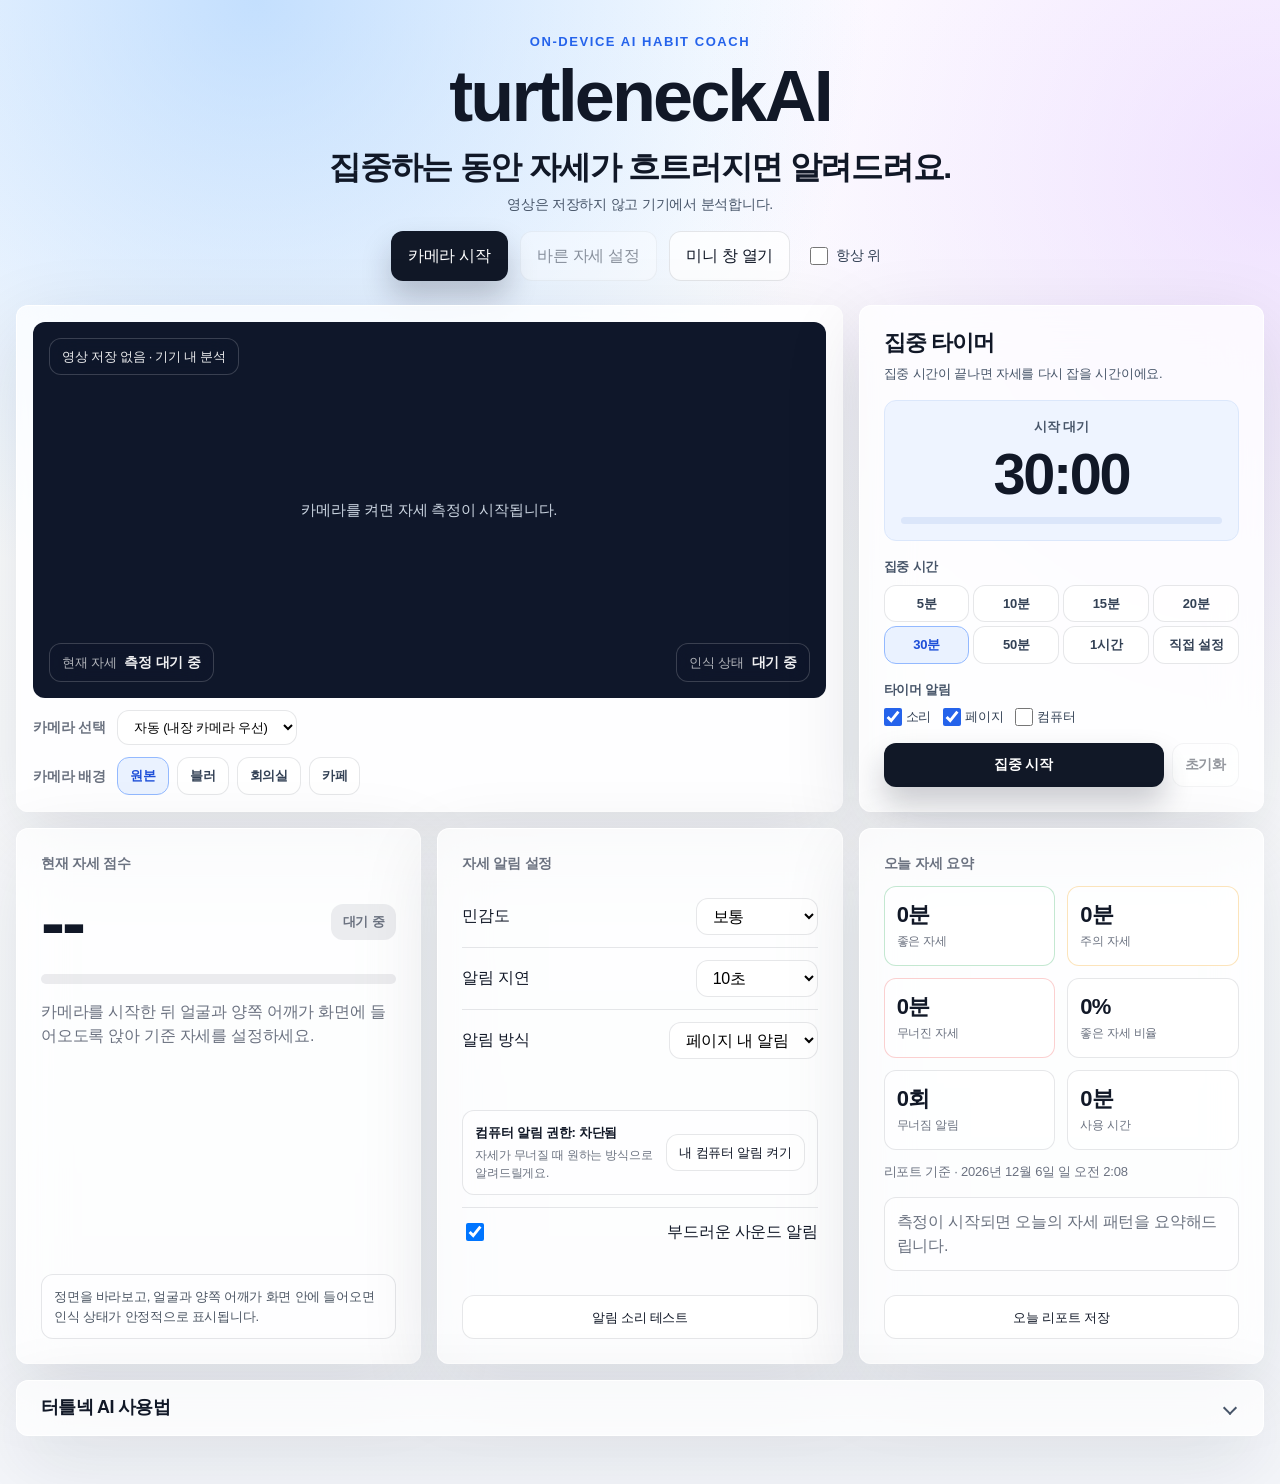
==== index.html @ 1990e158 "Add files via upload" ====
<!doctype html>
<html lang="ko">
<head>
  <meta charset="utf-8" />
  <meta name="viewport" content="width=device-width, initial-scale=1" />
  <meta name="theme-color" content="#f5f7fb" />
  <title>turtleneckAI</title>
  <link rel="manifest" href="manifest.webmanifest" />
  <link rel="stylesheet" href="styles.css?v=0.7.3" />
</head>
<body>
  <main class="shell">
    <section class="hero">
      <div class="eyebrow">ON-DEVICE AI HABIT COACH</div>
      <h1>turtleneckAI</h1>
      <p class="hero-copy">집중하는 동안 자세가 흐트러지면 알려드려요.</p>
      <p class="privacy-copy">영상은 저장하지 않고 기기에서 분석합니다.</p>
      <div class="hero-actions">
        <button id="startBtn" class="primary">카메라 시작</button>
        <button id="calibrateBtn" class="secondary" disabled>바른 자세 설정</button>
        <button id="miniWindowBtn" class="secondary" type="button" aria-describedby="miniWindowStatus">미니 창 열기</button>
        <label class="mini-pin"><input id="miniWindowPinned" type="checkbox" /> 항상 위</label>
      </div>
      <p id="miniWindowStatus" class="mini-window-status" role="status" hidden></p>
    </section>

    <section class="dashboard">
      <article class="camera-card glass" aria-label="카메라 미리보기">
        <div class="video-wrap" data-background="original">
          <video id="webcam" class="video-source" autoplay playsinline muted disablepictureinpicture disableremoteplayback aria-hidden="true"></video>
          <canvas id="backgroundPreview" aria-label="카메라 영상과 자세 인식선"></canvas>
          <p id="cameraPlaceholder" class="camera-placeholder">카메라를 켜면 자세 측정이 시작됩니다.</p>
          <div id="privacyBadge" class="privacy-badge">영상 저장 없음 · 기기 내 분석</div>
          <div id="autoCalibrateOverlay" class="auto-calibrate-overlay hidden">
            <span id="autoCalibrateMessage">자세를 바로잡아 주세요</span>
            <strong id="autoCalibrateCount">3</strong>
            <small>3초 후 기준자세가 자동으로 설정됩니다</small>
          </div>
          <div class="camera-status-chip">
            <span>현재 자세</span>
            <strong id="cameraStatusText">측정 대기 중</strong>
          </div>
          <div class="recognition-chip" id="recognitionChip">
            <span>인식 상태</span>
            <strong id="recognitionStatusText">대기 중</strong>
          </div>
        </div>
        <div class="camera-device-controls">
          <label for="cameraSelect" class="card-label">카메라 선택</label>
          <select id="cameraSelect">
            <option value="">자동 (내장 카메라 우선)</option>
          </select>
          <span id="cameraDeviceStatus" role="status" hidden></span>
        </div>
        <div class="background-controls">
          <span id="backgroundLabel" class="card-label">카메라 배경</span>
          <div class="background-options" role="group" aria-labelledby="backgroundLabel">
            <button type="button" class="background-option" data-background-option="original" aria-pressed="true">원본</button>
            <button type="button" class="background-option" data-background-option="blur" aria-pressed="false">블러</button>
            <button type="button" class="background-option" data-background-option="meeting" aria-pressed="false">회의실</button>
            <button type="button" class="background-option" data-background-option="cafe" aria-pressed="false">카페</button>
          </div>
          <p id="backgroundStatus" class="background-status" role="status" hidden></p>
        </div>
      </article>

      <article class="glass focus-card" aria-labelledby="focusHeading">
        <header class="focus-header">
          <h2 id="focusHeading">집중 타이머</h2>
          <p>집중 시간이 끝나면 자세를 다시 잡을 시간이에요.</p>
        </header>
        <div class="focus-display">
          <div id="focusState" class="focus-state">시작 대기</div>
          <div id="focusTime" role="timer" aria-label="남은 집중 시간" aria-live="off">30:00</div>
          <progress id="focusProgress" value="0" max="1800" aria-label="집중 시간 진행률"></progress>
        </div>
        <fieldset id="focusDurations" class="focus-field">
          <legend>집중 시간</legend>
          <div class="focus-presets">
            <button type="button" data-focus-minutes="5" aria-pressed="false">5분</button>
            <button type="button" data-focus-minutes="10" aria-pressed="false">10분</button>
            <button type="button" data-focus-minutes="15" aria-pressed="false">15분</button>
            <button type="button" data-focus-minutes="20" aria-pressed="false">20분</button>
            <button type="button" data-focus-minutes="30" aria-pressed="true">30분</button>
            <button type="button" data-focus-minutes="50" aria-pressed="false">50분</button>
            <button type="button" data-focus-minutes="60" aria-pressed="false">1시간</button>
            <button type="button" data-focus-minutes="custom" aria-pressed="false" aria-controls="focusCustom">직접 설정</button>
          </div>
          <div id="focusCustom" class="focus-custom" hidden>
            <label><input id="focusMinutes" type="number" min="0" max="1439" step="1" value="25" inputmode="numeric" aria-describedby="focusInputError" /> 분</label>
            <label><input id="focusSeconds" type="number" min="0" max="59" step="1" value="0" inputmode="numeric" aria-describedby="focusInputError" /> 초</label>
            <p id="focusInputError" class="focus-input-error" role="status" hidden></p>
          </div>
        </fieldset>
        <fieldset class="focus-field">
          <legend>타이머 알림</legend>
          <div class="focus-alerts">
            <label><input id="focusSound" type="checkbox" checked /> 소리</label>
            <label><input id="focusPage" type="checkbox" checked /> 페이지</label>
            <label><input id="focusDesktop" type="checkbox" aria-describedby="focusDesktopStatus" /> 컴퓨터</label>
          </div>
          <div id="focusDesktopHelp" class="focus-desktop-help" hidden>
            <span id="focusDesktopStatus" role="status"></span>
            <button id="focusNotifyBtn" type="button" class="tiny-button">권한 허용</button>
          </div>
        </fieldset>
        <div class="focus-actions">
          <button id="focusStart" class="primary" type="button">집중 시작</button>
          <button id="focusReset" class="secondary" type="button" disabled>초기화</button>
        </div>
        <div id="focusReminder" class="focus-reminder" role="status" aria-atomic="true"></div>
      </article>

      <article class="score-card glass">
        <div class="card-label">현재 자세 점수</div>
        <div class="score-row">
          <div id="score" class="score">--</div>
          <div id="statusPill" class="status-pill idle">대기 중</div>
        </div>
        <div class="meter"><div id="meterFill" class="meter-fill"></div></div>
        <p id="feedback" class="feedback">카메라를 시작한 뒤 얼굴과 양쪽 어깨가 화면에 들어오도록 앉아 기준 자세를 설정하세요.</p>
        <p id="qualityGuide" class="quality-guide">정면을 바라보고, 얼굴과 양쪽 어깨가 화면 안에 들어오면 인식 상태가 안정적으로 표시됩니다.</p>
      </article>

      <article class="glass controls-card">
        <div class="card-label">자세 알림 설정</div>
        <label class="control-row">
          <span>민감도</span>
          <select id="sensitivity">
            <option value="low">낮음</option>
            <option value="medium" selected>보통</option>
            <option value="high">높음</option>
          </select>
        </label>
        <label class="control-row">
          <span>알림 지연</span>
          <select id="alertDelay">
            <option value="5">5초</option>
            <option value="10" selected>10초</option>
            <option value="20">20초</option>
          </select>
        </label>
        <label class="control-row">
          <span>알림 방식</span>
          <select id="alertMode">
            <option value="page" selected>페이지 내 알림</option>
            <option value="desktop">컴퓨터 알림</option>
            <option value="both">둘 다 받기</option>
            <option value="off">알림 끄기</option>
          </select>
        </label>
        <div class="notification-box">
          <div>
            <strong id="notificationStatus">컴퓨터 알림 권한: 확인 전</strong>
            <span>자세가 무너질 때 원하는 방식으로 알려드릴게요.</span>
          </div>
          <button id="requestNotifyBtn" class="tiny-button" type="button">내 컴퓨터 알림 켜기</button>
        </div>
        <label class="toggle-row">
          <input id="soundToggle" type="checkbox" checked />
          <span>부드러운 사운드 알림</span>
        </label>
        <button id="soundTestBtn" class="tiny-button full" type="button">알림 소리 테스트</button>
      </article>

      <article class="glass stats-card">
        <div class="card-label">오늘 자세 요약</div>
        <div class="stats-grid">
          <div class="stat-good"><strong id="goodTime">0분</strong><span>좋은 자세</span></div>
          <div class="stat-warn"><strong id="warnTime">0분</strong><span>주의 자세</span></div>
          <div class="stat-bad"><strong id="badTime">0분</strong><span>무너진 자세</span></div>
          <div><strong id="goodRatio">0%</strong><span>좋은 자세 비율</span></div>
          <div><strong id="badCount">0회</strong><span>무너짐 알림</span></div>
          <div><strong id="sessionTime">0분</strong><span>사용 시간</span></div>
        </div>
        <p id="reportTimestamp" class="report-time">리포트 생성 전</p>
        <p id="dailyInsight" class="daily-insight">측정이 시작되면 오늘의 자세 패턴을 요약해드립니다.</p>
        <div class="report-actions">
          <button id="saveReportBtn" class="tiny-button" type="button">오늘 리포트 저장</button>
        </div>
      </article>
    </section>

    <details class="guide glass">
      <summary><h2>터틀넥 AI 사용법</h2></summary>
      <div class="guide-content">
        <ol class="guide-list">
          <li><strong>카메라와 기준 자세</strong><span>카메라를 켜고 얼굴과 양쪽 어깨가 보이도록 앉으세요. 3초 동안 바른 자세를 유지하면 기준 자세가 설정됩니다.</span></li>
          <li><strong>자세 알림</strong><span>자세 알림 설정에서 민감도, 알림 지연, 알림 방식을 고르세요.</span></li>
          <li><strong>집중 타이머</strong><span>시간과 알림 방식을 고르고 집중 시작을 누르세요. 시간이 끝나면 자세를 다시 잡도록 알려드려요.</span></li>
          <li><strong>미니 창</strong><span>다른 작업을 하면서 카메라와 타이머를 보려면 미니 창을 여세요. 고정하려면 항상 위를 켜세요.</span></li>
        </ol>
        <p class="disclaimer">터틀넥 AI는 의료 진단이나 치료 목적이 아닌, 좋은 자세 습관 형성을 돕는 AI 습관 코치입니다.</p>
      </div>
    </details>
  </main>


  <div id="toast" class="toast hidden" aria-hidden="true">
    <strong>자세가 무너지고 있어요</strong>
    <span>턱을 살짝 당기고, 어깨를 내린 뒤 등받이에 기대보세요.</span>
  </div>

  <template id="miniWindowTemplate">
    <main class="mini-window">
      <div class="mini-preview">
        <canvas aria-hidden="true"></canvas>
        <p class="mini-camera-off">카메라 꺼짐</p>
        <span class="mini-posture" hidden></span>
      </div>
      <footer class="mini-timer">
        <div class="mini-countdown">
          <span class="mini-timer-state" role="status">시작 대기</span>
          <strong class="mini-time" role="timer" aria-label="남은 집중 시간">30:00</strong>
        </div>
        <button class="mini-timer-action" type="button">집중 시작</button>
      </footer>
    </main>
  </template>

  <script type="module" src="app.js?v=0.7.1"></script>
</body>
</html>
---- styles.css ----
:root {
  --bg: #f5f7fb;
  --text: #111827;
  --muted: #6b7280;
  --line: rgba(17, 24, 39, 0.1);
  --glass: rgba(255, 255, 255, 0.72);
  --shadow: 0 24px 80px rgba(15, 23, 42, 0.12);
  --good: #16a34a;
  --warn: #f59e0b;
  --bad: #ef4444;
  --blue: #2563eb;
  --radius: 12px;
  --space-1: 4px;
  --space-2: 8px;
  --space-3: 12px;
  --space-4: 16px;
  --space-6: 24px;
  --space-8: 32px;
  --card-padding: var(--space-6);
  --tracking-body: -0.015em;
  --tracking-heading: -0.04em;
  --leading-body: 1.5;
  --leading-heading: 1.2;
}

* { box-sizing: border-box; }

body {
  margin: 0;
  min-height: 100vh;
  font-family: -apple-system, BlinkMacSystemFont, "SF Pro Display", "Segoe UI", sans-serif;
  line-height: var(--leading-body);
  letter-spacing: var(--tracking-body);
  color: var(--text);
  background:
    radial-gradient(circle at 20% 0%, rgba(147, 197, 253, 0.55), transparent 34%),
    radial-gradient(circle at 100% 12%, rgba(216, 180, 254, 0.38), transparent 32%),
    linear-gradient(180deg, #ffffff 0%, var(--bg) 100%);
}

button, select, input { font: inherit; letter-spacing: inherit; }

.shell {
  width: min(1280px, calc(100% - var(--space-8)));
  margin: 0 auto;
  padding: var(--space-8) 0 calc(2 * var(--space-6));
}

.hero {
  text-align: center;
  margin-bottom: var(--space-6);
}

.eyebrow {
  color: var(--blue);
  font-size: 13px;
  font-weight: 700;
  letter-spacing: 0.12em;
  margin-bottom: var(--space-2);
}

h1 {
  font-size: clamp(48px, 7vw, 72px);
  line-height: 1;
  letter-spacing: var(--tracking-heading);
  margin: 0;
}

.hero-copy {
  color: #111827;
  line-height: var(--leading-heading);
  max-width: 820px;
  font-size: clamp(22px, 2.6vw, 32px);
  font-weight: 760;
  letter-spacing: var(--tracking-heading);
  margin: var(--space-4) auto var(--space-2);
}

.privacy-copy {
  color: #475569;
  margin: 0 auto var(--space-4);
  font-size: 14px;
}

.hero-actions {
  display: flex;
  justify-content: center;
  align-items: center;
  gap: var(--space-3);
  flex-wrap: wrap;
}

.mini-pin {
  display: inline-flex;
  align-items: center;
  gap: var(--space-2);
  padding: var(--space-1) var(--space-2);
  color: #334155;
  font-size: 14px;
}

.mini-pin input { margin: 0; accent-color: var(--blue); }
.mini-pin:has(input:disabled) { color: var(--muted); }

.mini-window-status {
  margin: var(--space-2) 0 0;
  color: #475569;
  font-size: 13px;
}

button {
  border: 1px solid transparent;
  border-radius: var(--radius);
  padding: var(--space-3) var(--space-4);
  cursor: pointer;
  transition: transform 0.18s ease, box-shadow 0.18s ease, opacity 0.18s ease;
}

button:disabled { cursor: not-allowed; opacity: 0.45; }
button:not(:disabled):hover { transform: translateY(-1px); }

.primary {
  color: white;
  background: #111827;
  box-shadow: 0 16px 30px rgba(17, 24, 39, 0.22);
}

.secondary {
  color: #111827;
  background: rgba(255, 255, 255, 0.72);
  border: 1px solid var(--line);
}

.tiny-button {
  padding: var(--space-2) var(--space-3);
  color: #111827;
  background: rgba(255, 255, 255, 0.8);
  border: 1px solid var(--line);
  font-size: 13px;
  white-space: nowrap;
}

.dashboard {
  display: grid;
  grid-template-columns: repeat(3, minmax(0, 1fr));
  gap: var(--space-4);
  align-items: stretch;
}

.glass {
  background: var(--glass);
  border: 1px solid rgba(255, 255, 255, 0.88);
  box-shadow: var(--shadow);
  backdrop-filter: blur(24px);
  -webkit-backdrop-filter: blur(24px);
  border-radius: var(--radius);
}

.camera-card {
  grid-column: span 2;
  padding: var(--space-4);
  display: flex;
  flex-direction: column;
  min-width: 0;
}

.video-wrap {
  position: relative;
  overflow: hidden;
  border-radius: var(--radius);
  flex: 1;
  min-height: 360px;
  background: #0f172a;
}

.video-wrap > canvas {
  position: absolute;
  inset: 0;
  width: 100%;
  height: 100%;
  object-fit: cover;
  transform: scaleX(-1);
}

.video-source {
  position: absolute;
  inset: 0 auto auto 0;
  width: 1px;
  height: 1px;
  opacity: 0;
  pointer-events: none;
}

.camera-placeholder {
  position: absolute;
  inset: 50% var(--space-4) auto;
  transform: translateY(-50%);
  margin: 0;
  color: #cbd5e1;
  text-align: center;
  font-size: 15px;
}

.background-controls,
.camera-device-controls {
  display: flex;
  flex-wrap: wrap;
  align-items: center;
  gap: var(--space-2) var(--space-3);
  padding-top: var(--space-3);
}

.camera-device-controls {
  color: #475569;
  font-size: 13px;
}

.camera-device-controls .card-label,
.background-controls .card-label { margin: 0; }
.camera-device-controls select { max-width: 100%; min-width: 0; }
#cameraDeviceStatus { overflow-wrap: anywhere; }

.background-options {
  display: flex;
  flex-wrap: wrap;
  gap: var(--space-2);
}

.background-option, .focus-presets button {
  padding: var(--space-2) var(--space-3);
  border: 1px solid var(--line);
  background: rgba(255, 255, 255, 0.68);
  color: #334155;
  font-size: 13px;
  font-weight: 650;
}

.background-option[aria-pressed="true"],
.focus-presets button[aria-pressed="true"] {
  color: #1d4ed8;
  border-color: #93b9ff;
  background: #eaf2ff;
}

.background-status {
  flex-basis: 100%;
  margin: 0;
  color: var(--muted);
  font-size: 13px;
}

.focus-card {
  min-width: 0;
  padding: var(--card-padding);
  display: flex;
  flex-direction: column;
}

.focus-header h2 {
  margin: 0;
  font-size: 22px;
  letter-spacing: var(--tracking-heading);
  line-height: var(--leading-heading);
}

.focus-header p {
  margin: var(--space-2) 0 var(--space-4);
  color: #475569;
  font-size: 13px;
}

.focus-display {
  padding: var(--space-4);
  background: #eef4ff;
  border: 1px solid #dbe7fb;
  border-radius: var(--radius);
  text-align: center;
}

.focus-state {
  color: #475569;
  font-size: 13px;
  font-weight: 700;
}

.focus-state[data-state="running"] { color: #1d4ed8; }
.focus-state[data-state="complete"] { color: #166534; }

#focusTime {
  font-size: clamp(40px, 4.5vw, 62px);
  font-weight: 780;
  font-variant-numeric: tabular-nums;
  letter-spacing: var(--tracking-heading);
  line-height: var(--leading-heading);
  margin: var(--space-1) 0 var(--space-2);
}

#focusProgress {
  display: block;
  width: 100%;
  height: 7px;
  appearance: none;
  border: 0;
  border-radius: var(--radius);
  overflow: hidden;
  background: #dbe6fa;
  color: var(--blue);
}

#focusProgress::-webkit-progress-bar { background: #dbe6fa; }
#focusProgress::-webkit-progress-value { background: var(--blue); }
#focusProgress::-moz-progress-bar { background: var(--blue); }

.focus-field {
  min-width: 0;
  margin: var(--space-4) 0 0;
  padding: 0;
  border: 0;
}

.focus-field legend {
  padding: 0;
  margin-bottom: var(--space-2);
  color: #475569;
  font-size: 13px;
  font-weight: 700;
}

.focus-presets {
  display: grid;
  grid-template-columns: repeat(4, minmax(0, 1fr));
  gap: var(--space-1);
}

.focus-presets button { padding: var(--space-2) var(--space-1); }

.focus-custom, .focus-alerts, .focus-desktop-help {
  display: flex;
  flex-wrap: wrap;
  align-items: center;
  gap: var(--space-2) var(--space-3);
}

.focus-custom[hidden], .focus-desktop-help[hidden] { display: none; }
.focus-custom, .focus-desktop-help { margin-top: var(--space-2); }

.focus-custom label, .focus-alerts label {
  display: inline-flex;
  align-items: center;
  gap: var(--space-1);
  color: #334155;
  font-size: 13px;
}

.focus-custom input {
  width: 68px;
  padding: var(--space-1) var(--space-2);
  border-radius: var(--radius);
  border: 1px solid var(--line);
  background: white;
}

.focus-alerts input { margin: 0; accent-color: var(--blue); }

.focus-input-error, .focus-desktop-help {
  font-size: 12px;
}

.focus-input-error {
  flex-basis: 100%;
  color: #a22725;
  margin: 0;
}

.focus-desktop-help { color: #475569; }

.focus-actions {
  display: grid;
  grid-template-columns: minmax(0, 1fr) auto;
  gap: var(--space-2);
  margin-top: auto;
  padding-top: var(--space-4);
}

.focus-actions button {
  padding: var(--space-2) var(--space-3);
  min-height: 44px;
  font-size: 14px;
  font-weight: 700;
}

.focus-reminder:not(:empty) {
  margin-top: var(--space-3);
  padding: var(--space-2) var(--space-3);
  border-radius: var(--radius);
  background: #ecfdf3;
  color: #166534;
  font-size: 13px;
}

.privacy-badge {
  position: absolute;
  left: var(--space-4);
  top: var(--space-4);
  padding: var(--space-2) var(--space-3);
  color: rgba(255,255,255,0.92);
  background: rgba(15, 23, 42, 0.45);
  border: 1px solid rgba(255,255,255,0.18);
  border-radius: var(--radius);
  font-size: 13px;
  backdrop-filter: blur(16px);
}

.camera-status-chip, .recognition-chip {
  position: absolute;
  bottom: var(--space-4);
  display: flex;
  align-items: center;
  gap: var(--space-2);
  padding: var(--space-2) var(--space-3);
  color: rgba(255,255,255,0.94);
  background: rgba(15, 23, 42, 0.55);
  border: 1px solid rgba(255,255,255,0.18);
  border-radius: var(--radius);
  font-size: 13px;
  backdrop-filter: blur(16px);
}

.camera-status-chip { left: var(--space-4); }
.recognition-chip { right: var(--space-4); }
.camera-status-chip span, .recognition-chip span { color: rgba(255,255,255,0.68); }
.camera-status-chip strong, .recognition-chip strong { font-size: 14px; }
.recognition-chip.good { background: rgba(22, 163, 74, 0.62); }
.recognition-chip.warn { background: rgba(245, 158, 11, 0.68); }
.recognition-chip.bad { background: rgba(239, 68, 68, 0.68); }

.score-card, .controls-card, .stats-card {
  min-width: 0;
  min-height: 430px;
  padding: var(--card-padding);
  display: flex;
  flex-direction: column;
}

.card-label {
  color: var(--muted);
  font-size: 14px;
  font-weight: 700;
  margin-bottom: var(--space-3);
}

.score-row {
  display: flex;
  align-items: center;
  justify-content: space-between;
  gap: var(--space-3);
}

.score {
  font-size: 72px;
  line-height: 1;
  letter-spacing: var(--tracking-heading);
  font-weight: 800;
}

.status-pill {
  padding: var(--space-2) var(--space-3);
  border-radius: var(--radius);
  font-size: 13px;
  font-weight: 700;
  white-space: nowrap;
  background: rgba(107, 114, 128, 0.13);
  color: var(--muted);
}

.status-pill.good { background: rgba(22, 163, 74, 0.12); color: var(--good); }
.status-pill.warn { background: rgba(245, 158, 11, 0.14); color: var(--warn); }
.status-pill.bad { background: rgba(239, 68, 68, 0.13); color: var(--bad); }

.meter {
  height: 10px;
  background: rgba(17, 24, 39, 0.08);
  border-radius: var(--radius);
  overflow: hidden;
  margin: var(--space-4) 0;
}

.meter-fill {
  width: 0%;
  height: 100%;
  background: linear-gradient(90deg, #ef4444, #f59e0b, #16a34a);
  transition: width 0.25s ease;
}

.feedback {
  color: var(--muted);
  margin: 0;
}

.score-card .quality-guide {
  margin-top: auto;
}

.controls-card .notification-box {
  margin-top: auto;
}

.control-row, .toggle-row {
  display: flex;
  align-items: center;
  justify-content: space-between;
  gap: var(--space-3);
  padding: var(--space-3) 0;
  border-top: 1px solid var(--line);
}

.control-row:first-of-type { border-top: 0; }

select {
  border: 1px solid var(--line);
  border-radius: var(--radius);
  background: rgba(255,255,255,0.7);
  padding: var(--space-2) var(--space-3);
  min-width: 122px;
}

input[type="checkbox"] { width: 18px; height: 18px; }

.notification-box {
  display: flex;
  flex-wrap: wrap;
  align-items: center;
  justify-content: space-between;
  gap: var(--space-3);
  padding: var(--space-3);
  border: 1px solid var(--line);
  border-radius: var(--radius);
  background: rgba(255,255,255,0.44);
  margin: var(--space-2) 0 var(--space-1);
}

.notification-box > div { flex: 1 1 7rem; }

.notification-box strong {
  display: block;
  font-size: 13px;
  margin-bottom: var(--space-1);
}

.notification-box span {
  display: block;
  color: var(--muted);
  font-size: 12px;
}

.stats-grid {
  display: grid;
  grid-template-columns: repeat(2, minmax(0, 1fr));
  gap: var(--space-3);
}

.stats-grid div {
  min-height: 80px;
  display: flex;
  flex-direction: column;
  justify-content: center;
  padding: var(--space-3);
  background: rgba(255,255,255,0.56);
  border: 1px solid var(--line);
  border-radius: var(--radius);
}

.stats-grid strong {
  display: block;
  font-size: 22px;
  letter-spacing: var(--tracking-heading);
  line-height: var(--leading-heading);
}

.stats-grid span {
  display: block;
  color: var(--muted);
  font-size: 12px;
  margin-top: var(--space-1);
}

.stat-good { border-color: rgba(22, 163, 74, 0.25) !important; }
.stat-warn { border-color: rgba(245, 158, 11, 0.28) !important; }
.stat-bad { border-color: rgba(239, 68, 68, 0.25) !important; }

.daily-insight {
  margin: var(--space-4) 0 var(--space-3);
  color: var(--muted);
  padding: var(--space-3);
  border-radius: var(--radius);
  background: rgba(255,255,255,0.42);
  border: 1px solid var(--line);
}

.guide {
  margin-top: var(--space-4);
}

.guide > summary {
  display: flex;
  align-items: center;
  justify-content: space-between;
  gap: var(--space-4);
  padding: var(--space-4) var(--card-padding);
  border-radius: inherit;
  cursor: pointer;
  list-style: none;
}

.guide > summary::-webkit-details-marker { display: none; }

.guide > summary::after {
  content: "";
  flex: 0 0 var(--space-2);
  height: var(--space-2);
  margin-right: var(--space-1);
  border: solid #475569;
  border-width: 0 2px 2px 0;
  transform: rotate(45deg);
}

.guide[open] > summary::after { transform: rotate(225deg); }
.guide > summary:focus-visible { outline: 2px solid var(--blue); outline-offset: -4px; }

.guide h2 {
  margin: 0;
  font-size: 18px;
  letter-spacing: var(--tracking-heading);
  line-height: var(--leading-heading);
}

.guide-content { padding: 0 var(--card-padding) var(--card-padding); }

.guide-list {
  display: grid;
  grid-template-columns: repeat(4, minmax(0, 1fr));
  gap: var(--space-3);
  padding: 0;
  margin: 0;
  list-style: none;
}

.guide-list li {
  margin: 0;
  color: #374151;
  padding: var(--space-4);
  border: 1px solid var(--line);
  border-radius: var(--radius);
  background: rgba(255,255,255,0.52);
}

.guide-list strong {
  display: block;
  margin-bottom: var(--space-2);
}

.guide-list span {
  display: block;
  color: var(--muted);
  font-size: 14px;
}

.disclaimer { color: var(--muted); margin: var(--space-4) 0 0; }

.toast {
  position: fixed;
  z-index: 10;
  right: var(--space-6);
  bottom: var(--space-6);
  width: min(360px, calc(100% - 2 * var(--space-6)));
  padding: var(--space-4);
  border-radius: var(--radius);
  background: rgba(17, 24, 39, 0.92);
  color: white;
  box-shadow: 0 24px 70px rgba(15, 23, 42, 0.28);
  backdrop-filter: blur(22px);
  transform: translateY(0);
  opacity: 1;
  transition: opacity 0.2s ease, transform 0.2s ease;
}

.toast strong { display: block; margin-bottom: var(--space-1); }
.toast span { color: rgba(255,255,255,0.72); }
.toast.hidden { opacity: 0; pointer-events: none; transform: translateY(18px); }

@media (max-width: 960px) {
  .dashboard { grid-template-columns: minmax(0, 1fr); }
  .camera-card { grid-column: auto; }
  .video-wrap { min-height: 0; aspect-ratio: 16 / 9; }
  .score-card, .controls-card, .stats-card { min-height: auto; }
  .guide-list { grid-template-columns: repeat(2, minmax(0, 1fr)); }
}

@media (max-width: 560px) {
  :root { --card-padding: var(--space-4); }
  .shell { width: calc(100% - 2 * var(--space-3)); }
  h1 { font-size: 46px; }
  .score { font-size: 58px; }
  .video-wrap { aspect-ratio: 4 / 3; }
  .guide-list { grid-template-columns: 1fr; }
  .camera-status-chip { right: var(--space-4); justify-content: space-between; }
  .recognition-chip {
    left: var(--space-4);
    right: auto;
    bottom: calc(var(--space-4) + 44px);
  }
}

.quality-guide {
  color: #4b5563;
  margin: var(--space-3) 0 0;
  padding: var(--space-3);
  border: 1px solid var(--line);
  background: rgba(255,255,255,0.42);
  border-radius: var(--radius);
  font-size: 13px;
}

.report-time {
  color: var(--muted);
  font-size: 13px;
  margin: var(--space-3) 0 0;
}

.report-actions {
  margin-top: auto;
  padding-top: var(--space-3);
}

.report-actions .tiny-button {
  width: 100%;
}

.shared-report {
  min-height: 100vh;
  width: min(980px, calc(100% - 32px));
  margin: 0 auto;
  padding: 64px 0;
  display: grid;
  place-items: center;
}

.shared-report.hidden { display: none; }

.shared-report-card {
  width: 100%;
  padding: 36px;
  text-align: center;
}

.shared-report-card h2 {
  font-size: clamp(34px, 5vw, 58px);
  letter-spacing: -0.06em;
  margin: 0 0 8px;
}

.shared-subtitle {
  color: var(--muted);
  font-size: 18px;
  line-height: 1.55;
  margin: 0 auto 8px;
}

.shared-report-grid {
  display: grid;
  grid-template-columns: repeat(3, 1fr);
  gap: 12px;
  margin: 28px 0 16px;
}

.shared-report-grid div {
  padding: 20px;
  background: rgba(255,255,255,0.62);
  border: 1px solid var(--line);
  border-radius: var(--radius);
}

.shared-report-grid strong {
  display: block;
  font-size: 28px;
  letter-spacing: -0.04em;
}

.shared-report-grid span {
  display: block;
  color: var(--muted);
  font-size: 13px;
  margin-top: 6px;
}

@media (max-width: 760px) {
  .shared-report-card { padding: 24px; }
  .shared-report-grid { grid-template-columns: 1fr; }
}

.auto-calibrate-overlay {
  position: absolute;
  inset: var(--space-6);
  z-index: 8;
  display: grid;
  place-items: center;
  text-align: center;
  border-radius: var(--radius);
  background: rgba(15, 23, 42, 0.58);
  color: #ffffff;
  backdrop-filter: blur(14px);
  border: 1px solid rgba(255, 255, 255, 0.22);
  transition: opacity 0.25s ease, transform 0.25s ease;
}
.auto-calibrate-overlay.hidden {
  opacity: 0;
  pointer-events: none;
  transform: scale(0.98);
}
.auto-calibrate-overlay span {
  font-size: clamp(18px, 2vw, 26px);
  font-weight: 700;
  letter-spacing: var(--tracking-heading);
}
.auto-calibrate-overlay strong {
  display: block;
  font-size: clamp(72px, 12vw, 156px);
  line-height: 0.95;
  margin: var(--space-2) 0;
  letter-spacing: var(--tracking-heading);
}
.auto-calibrate-overlay small {
  color: rgba(255, 255, 255, 0.78);
  font-size: 15px;
}
.tiny-button.full {
  width: 100%;
}

.controls-card .toggle-row {
  margin-top: var(--space-2);
}

.controls-card #soundTestBtn {
  margin-top: auto;
}

.stats-card .report-actions .tiny-button,
.controls-card #soundTestBtn {
  min-height: 44px;
  background: rgba(255,255,255,0.86);
}

@media (max-width: 960px) {
  .score-card .quality-guide,
  .controls-card #soundTestBtn,
  .report-actions {
    margin-top: var(--space-3);
  }
}
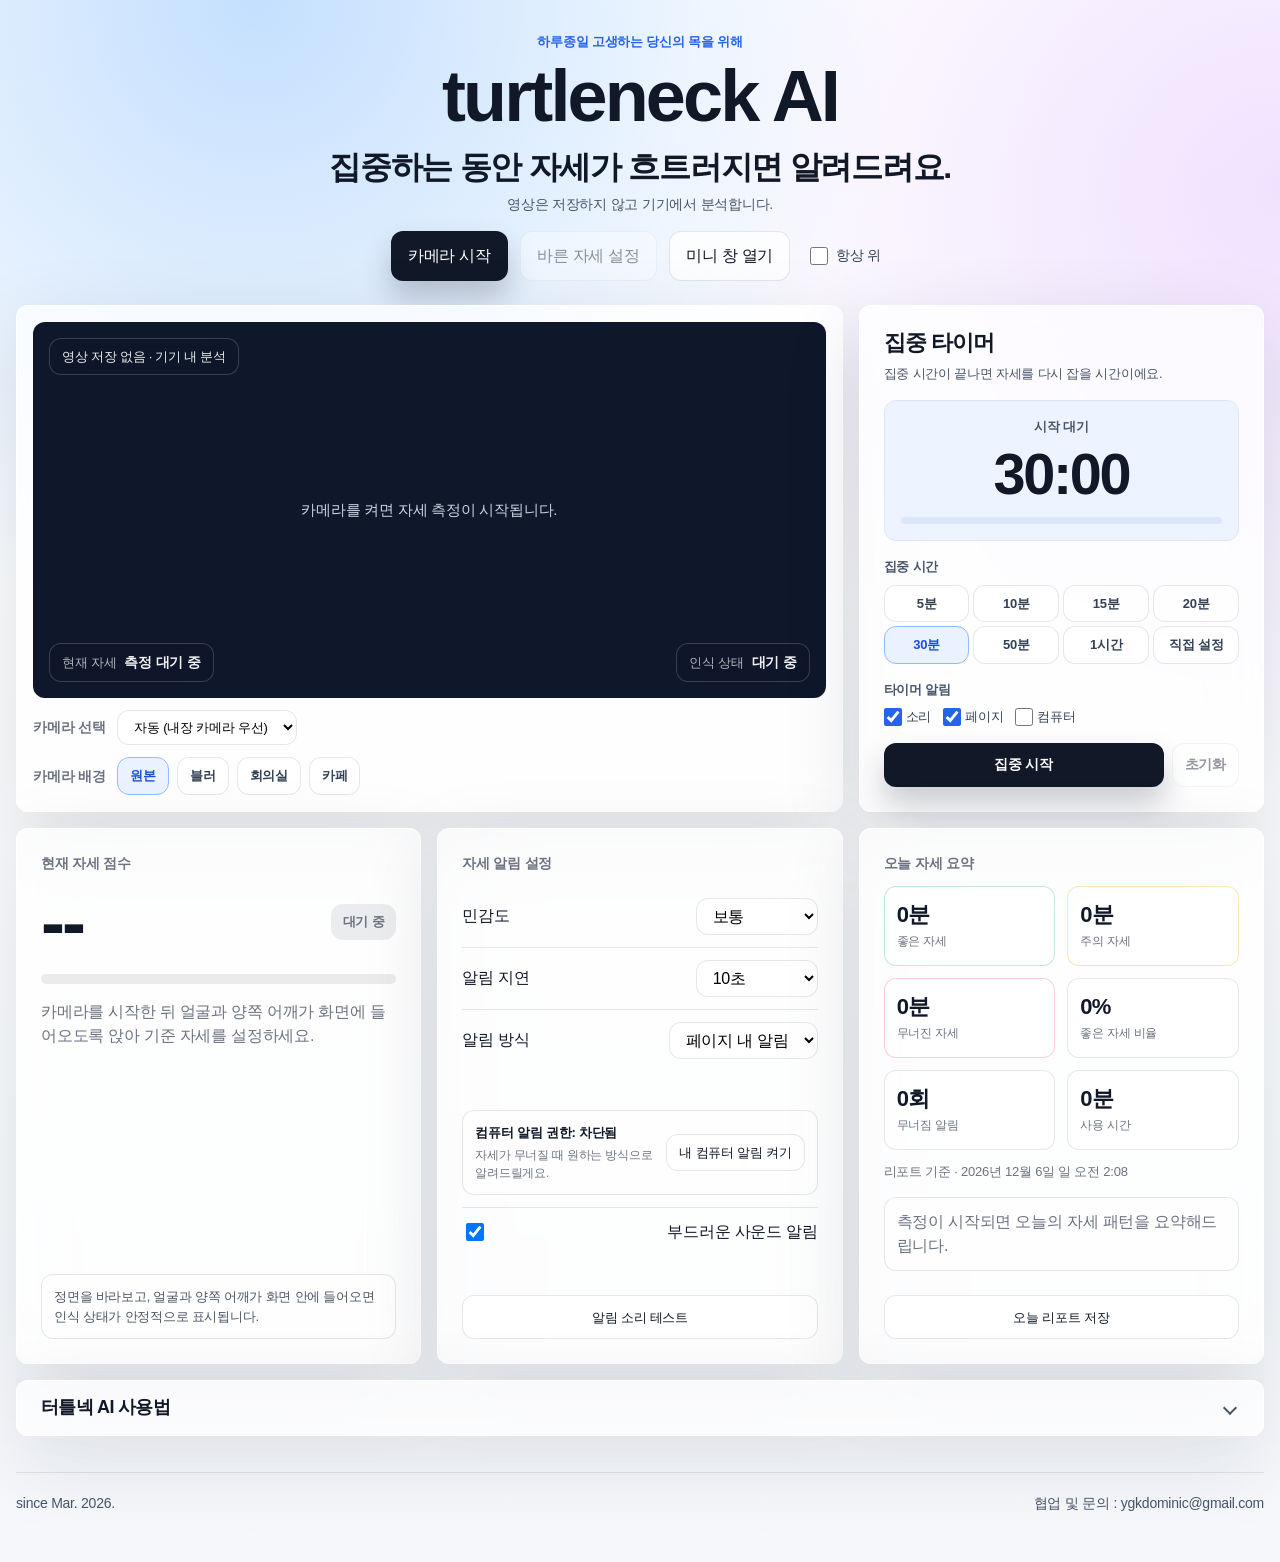
==== commit 14f371d4: "Add files via upload" ====
--- a/index.html
+++ b/index.html
@@ -4,15 +4,15 @@
   <meta charset="utf-8" />
   <meta name="viewport" content="width=device-width, initial-scale=1" />
   <meta name="theme-color" content="#f5f7fb" />
-  <title>turtleneckAI</title>
+  <title>turtleneck AI</title>
   <link rel="manifest" href="manifest.webmanifest" />
-  <link rel="stylesheet" href="styles.css?v=0.7.3" />
+  <link rel="stylesheet" href="styles.css?v=0.7.5" />
 </head>
 <body>
   <main class="shell">
     <section class="hero">
-      <div class="eyebrow">ON-DEVICE AI HABIT COACH</div>
-      <h1>turtleneckAI</h1>
+      <div class="eyebrow">하루종일 고생하는 당신의 목을 위해</div>
+      <h1>turtleneck AI</h1>
       <p class="hero-copy">집중하는 동안 자세가 흐트러지면 알려드려요.</p>
       <p class="privacy-copy">영상은 저장하지 않고 기기에서 분석합니다.</p>
       <div class="hero-actions">
@@ -193,6 +193,10 @@
         <p class="disclaimer">터틀넥 AI는 의료 진단이나 치료 목적이 아닌, 좋은 자세 습관 형성을 돕는 AI 습관 코치입니다.</p>
       </div>
     </details>
+    <footer class="site-footer">
+      <span>since Mar. 2026.</span>
+      <a href="mailto:ygkdominic@gmail.com">협업 및 문의 : ygkdominic@gmail.com</a>
+    </footer>
   </main>
 
 
@@ -213,11 +217,15 @@
           <span class="mini-timer-state" role="status">시작 대기</span>
           <strong class="mini-time" role="timer" aria-label="남은 집중 시간">30:00</strong>
         </div>
-        <button class="mini-timer-action" type="button">집중 시작</button>
+        <div class="mini-actions">
+          <label class="mini-pin-control"><input class="mini-pin-input" type="checkbox" /> 항상 위</label>
+          <button class="mini-timer-action" type="button">집중 시작</button>
+        </div>
       </footer>
+      <p class="mini-message" role="status" hidden></p>
     </main>
   </template>
 
-  <script type="module" src="app.js?v=0.7.1"></script>
+  <script type="module" src="app.js?v=0.7.5"></script>
 </body>
 </html>
--- a/styles.css
+++ b/styles.css
@@ -55,7 +55,7 @@
   color: var(--blue);
   font-size: 13px;
   font-weight: 700;
-  letter-spacing: 0.12em;
+  letter-spacing: -0.015em;
   margin-bottom: var(--space-2);
 }
 
@@ -858,3 +858,22 @@
     margin-top: var(--space-3);
   }
 }
+
+.site-footer {
+  display: flex;
+  justify-content: space-between;
+  flex-wrap: wrap;
+  gap: 12px 24px;
+  margin-top: 36px;
+  padding-top: 20px;
+  border-top: 1px solid var(--line);
+  color: #475569;
+  font-size: 14px;
+  font-weight: 500;
+}
+.site-footer a { color: inherit; text-decoration: none; overflow-wrap: anywhere; }
+.site-footer a:hover { color: var(--blue); text-decoration: underline; }
+.site-footer a:focus-visible { outline: 2px solid var(--blue); outline-offset: 4px; }
+@media (max-width: 520px) {
+  .site-footer { flex-direction: column; gap: 8px; }
+}
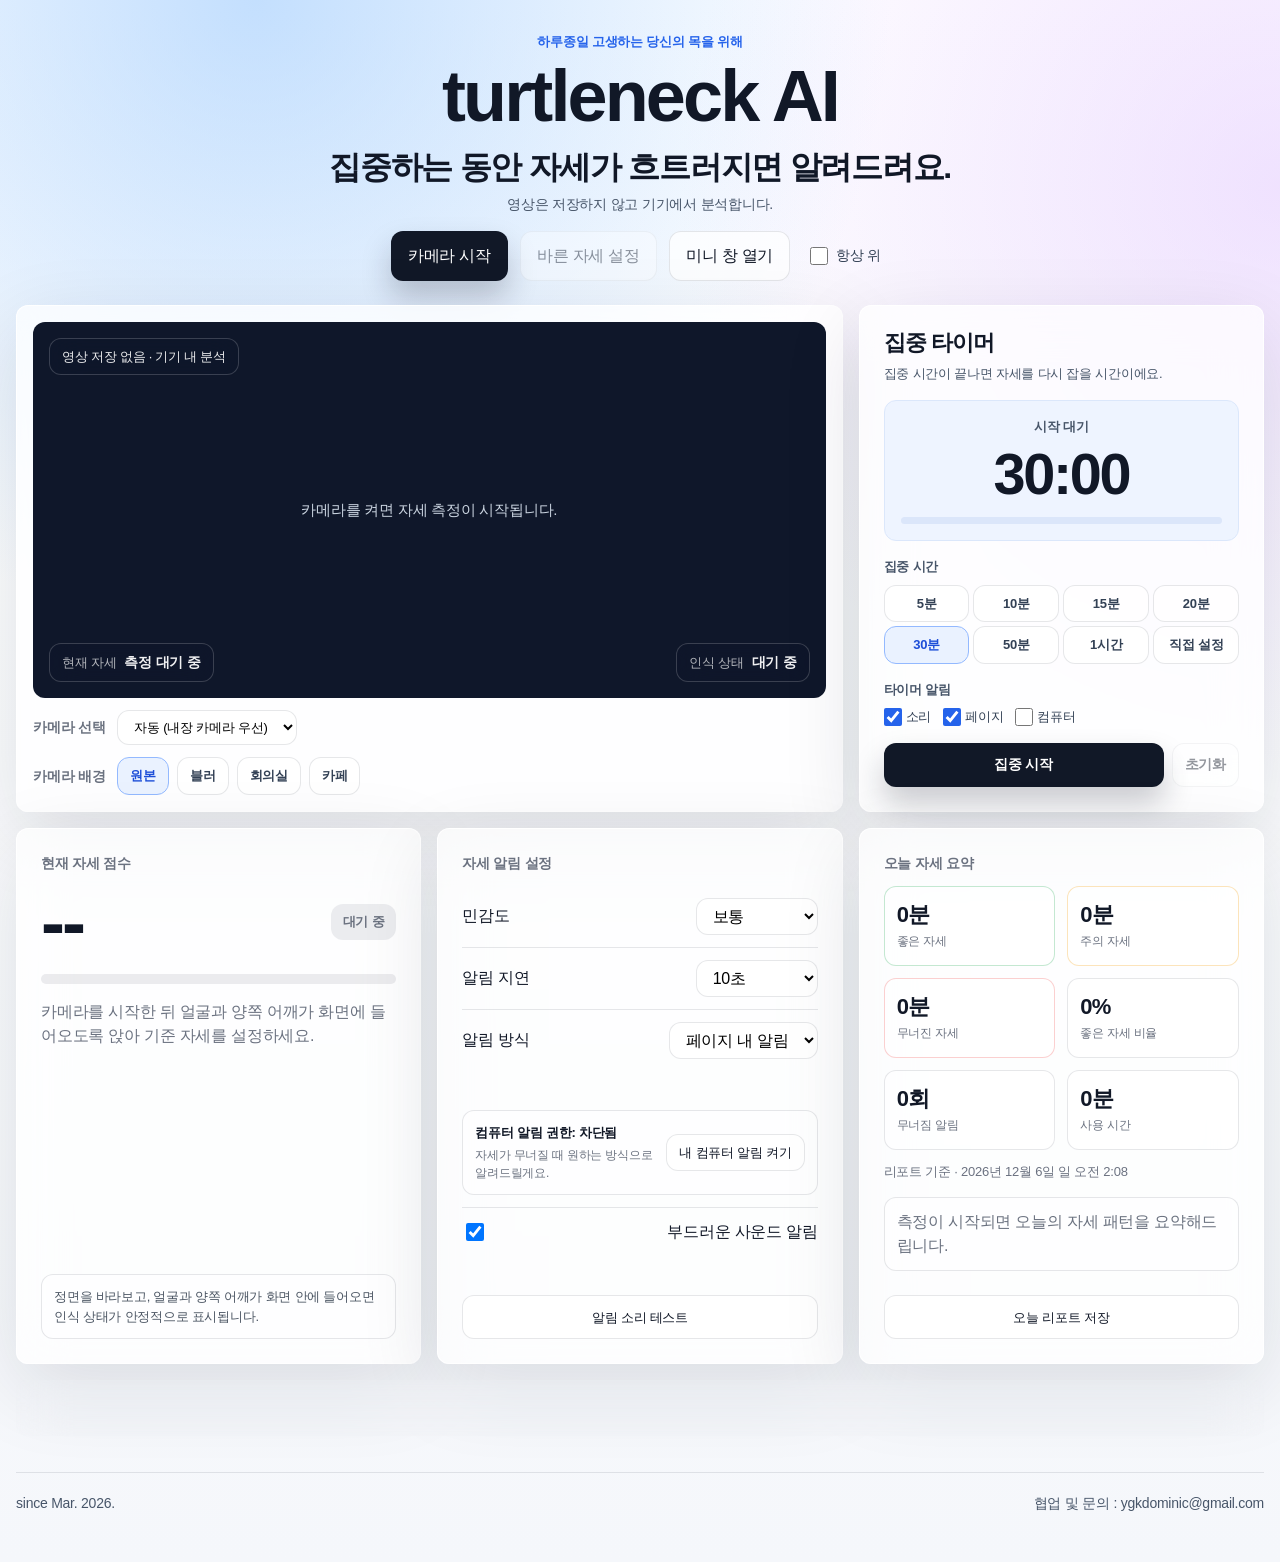
==== commit 3ac62357: "Add files via upload" ====
--- a/index.html
+++ b/index.html
@@ -6,7 +6,7 @@
   <meta name="theme-color" content="#f5f7fb" />
   <title>turtleneck AI</title>
   <link rel="manifest" href="manifest.webmanifest" />
-  <link rel="stylesheet" href="styles.css?v=0.7.5" />
+  <link rel="stylesheet" href="styles.css?v=0.7.6" />
 </head>
 <body>
   <main class="shell">
@@ -226,6 +226,6 @@
     </main>
   </template>
 
-  <script type="module" src="app.js?v=0.7.5"></script>
+  <script type="module" src="app.js?v=0.7.6"></script>
 </body>
 </html>
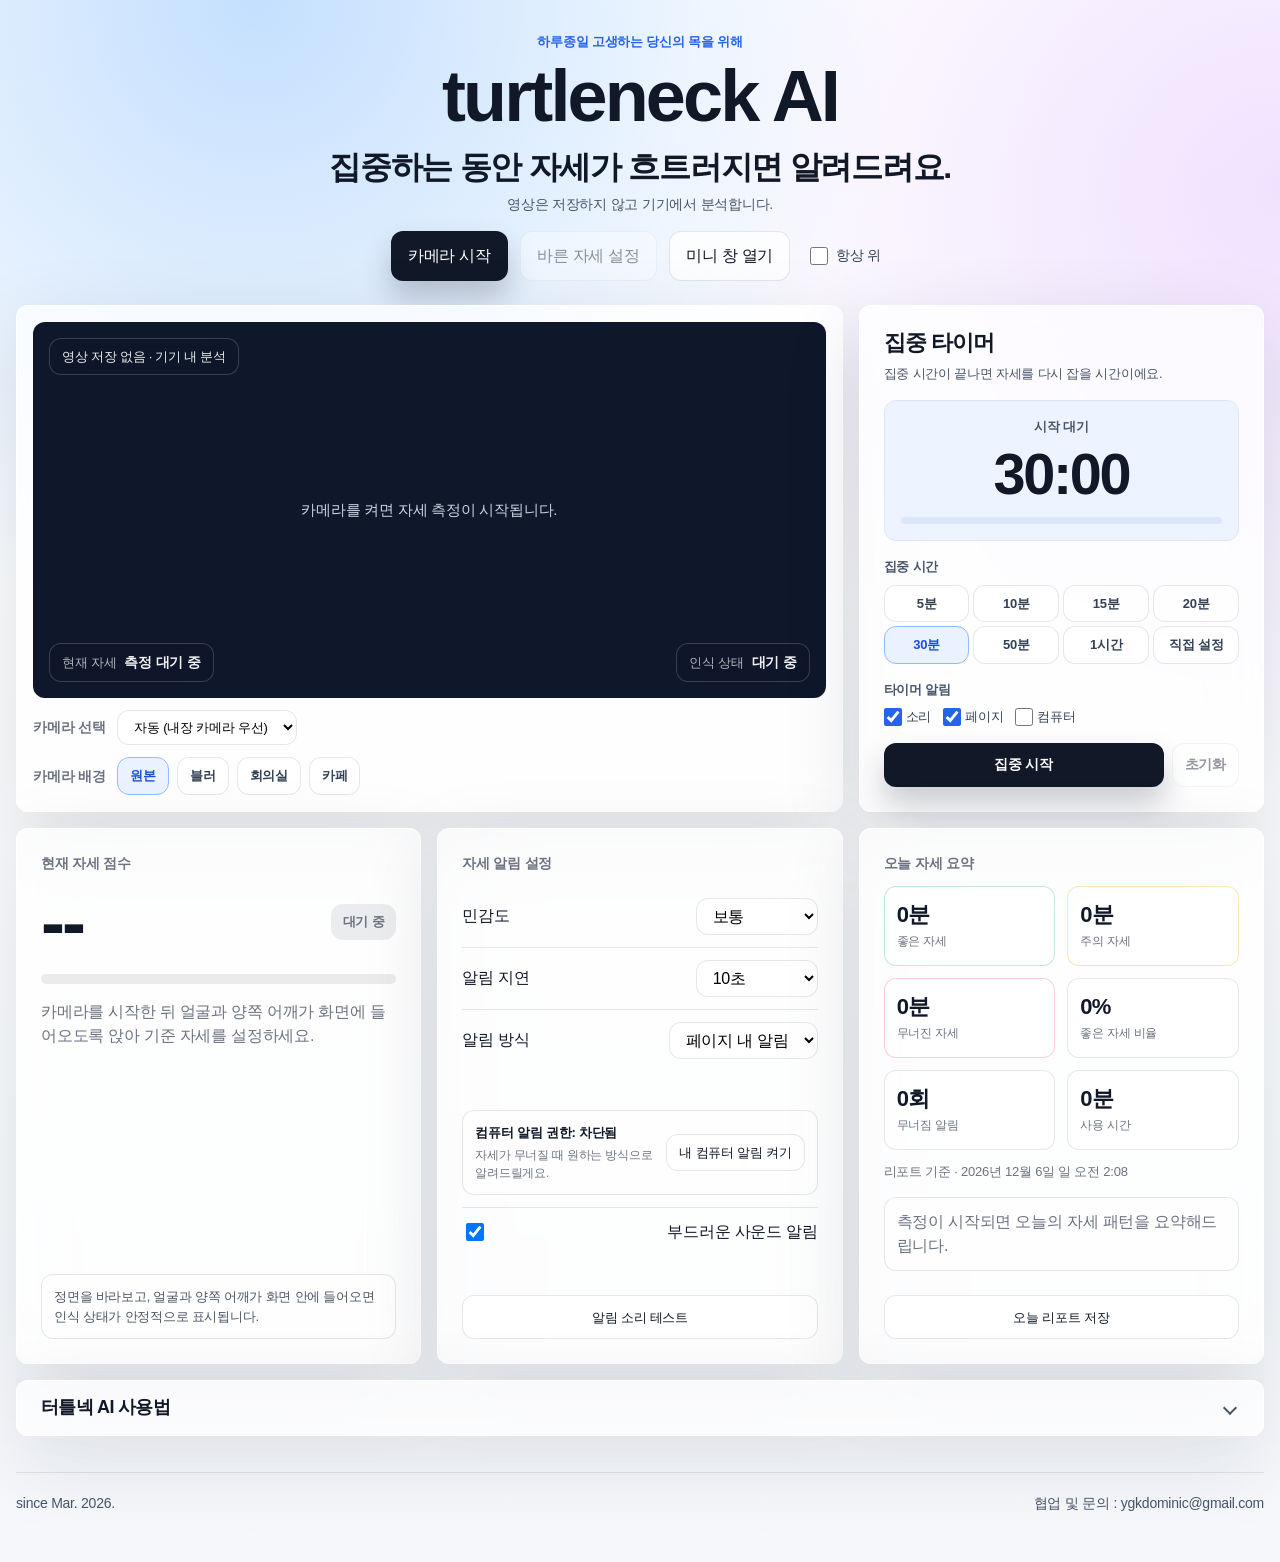
==== commit 3007b2b3: "Add files via upload" ====
--- a/index.html
+++ b/index.html
@@ -6,7 +6,7 @@
   <meta name="theme-color" content="#f5f7fb" />
   <title>turtleneck AI</title>
   <link rel="manifest" href="manifest.webmanifest" />
-  <link rel="stylesheet" href="styles.css?v=0.7.6" />
+  <link rel="stylesheet" href="styles.css?v=0.7.7" />
 </head>
 <body>
   <main class="shell">
@@ -226,6 +226,6 @@
     </main>
   </template>
 
-  <script type="module" src="app.js?v=0.7.6"></script>
+  <script type="module" src="app.js?v=0.7.7"></script>
 </body>
 </html>
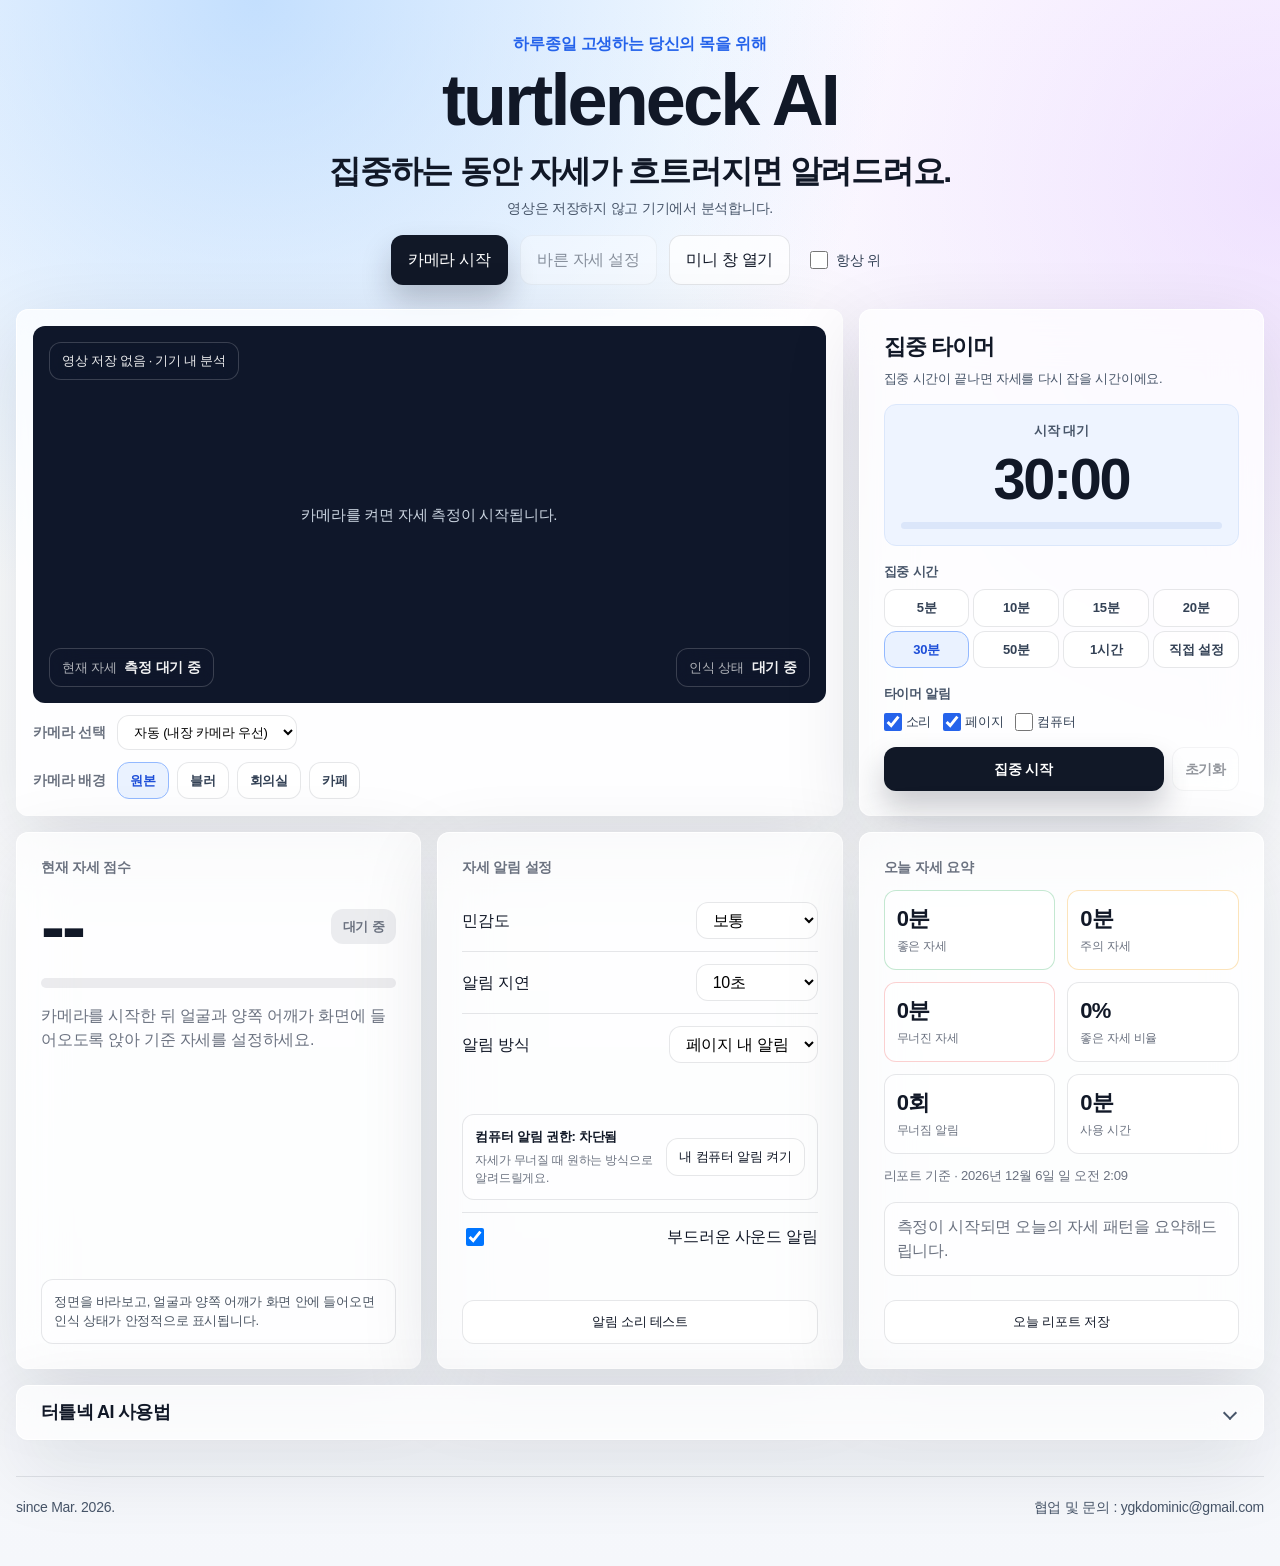
==== commit ca2ebd33: "Add files via upload" ====
--- a/index.html
+++ b/index.html
@@ -6,7 +6,7 @@
   <meta name="theme-color" content="#f5f7fb" />
   <title>turtleneck AI</title>
   <link rel="manifest" href="manifest.webmanifest" />
-  <link rel="stylesheet" href="styles.css?v=0.7.7" />
+  <link rel="stylesheet" href="styles.css?v=0.7.8" />
 </head>
 <body>
   <main class="shell">
@@ -184,9 +184,10 @@
     <details class="guide glass">
       <summary><h2>터틀넥 AI 사용법</h2></summary>
       <div class="guide-content">
+        <p class="browser-note">이 서비스는 PC용 Microsoft Edge와 Google Chrome에 최적화되어 있습니다. Safari에서도 일반 미니 창을 사용할 수 있지만, 항상 위는 영상형 PiP로 표시되어 창 안의 버튼 조작에 제한이 있습니다.</p>
         <ol class="guide-list">
           <li><strong>카메라와 기준 자세</strong><span>카메라를 켜고 얼굴과 양쪽 어깨가 보이도록 앉으세요. 3초 동안 바른 자세를 유지하면 기준 자세가 설정됩니다.</span></li>
-          <li><strong>자세 알림</strong><span>자세 알림 설정에서 민감도, 알림 지연, 알림 방식을 고르세요.</span></li>
+          <li><strong>자세 알림</strong><span>알림 지연은 나쁜 자세가 연속으로 유지될 때 알리기까지 기다리는 시간입니다. 5·10·20초 중 고르세요. 자세가 회복되거나 인식이 끊기면 다시 셉니다. 반복 알림은 최소 15초 간격입니다.</span></li>
           <li><strong>집중 타이머</strong><span>시간과 알림 방식을 고르고 집중 시작을 누르세요. 시간이 끝나면 자세를 다시 잡도록 알려드려요.</span></li>
           <li><strong>미니 창</strong><span>다른 작업을 하면서 카메라와 타이머를 보려면 미니 창을 여세요. 고정하려면 항상 위를 켜세요.</span></li>
         </ol>
@@ -226,6 +227,6 @@
     </main>
   </template>
 
-  <script type="module" src="app.js?v=0.7.7"></script>
+  <script type="module" src="app.js?v=0.7.8"></script>
 </body>
 </html>
--- a/styles.css
+++ b/styles.css
@@ -53,7 +53,7 @@
 
 .eyebrow {
   color: var(--blue);
-  font-size: 13px;
+  font-size: 16px;
   font-weight: 700;
   letter-spacing: -0.015em;
   margin-bottom: var(--space-2);
@@ -877,3 +877,5 @@
 @media (max-width: 520px) {
   .site-footer { flex-direction: column; gap: 8px; }
 }
+
+.browser-note { margin: 12px 0; color: #475569; font-size: 14px; line-height: 1.6; }
